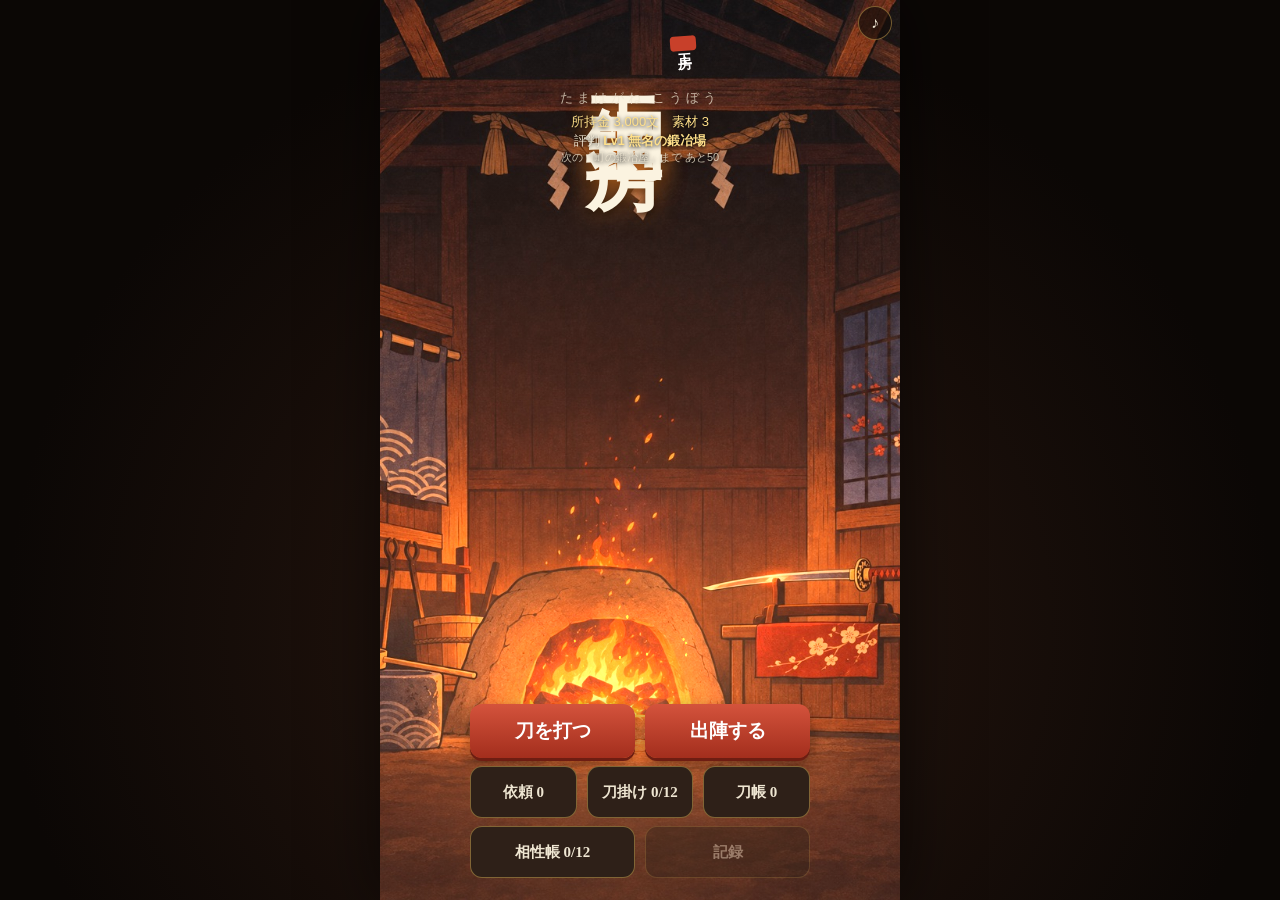
==== index.html @ 57a78d2e "Pages: 202611171517-76674da（#50 街並みのドット絵） Co-Authored-By: Claude Opus 5.5 <noreply@anthropic.com>" ====
<!doctype html>
<html lang="ja">
<head>
<meta charset="utf-8">
<meta name="viewport" content="width=device-width,initial-scale=1,viewport-fit=cover,user-scalable=no">
<title>玉鋼工房</title>
<meta name="description" content="刀を打つゲーム。素材を組み合わせ、熱して、叩いて、焼き入れして、研いで仕上げる。">
<meta name="theme-color" content="#140d0a">
<link rel="stylesheet" href="style.css">
<link rel="manifest" href="manifest.webmanifest">
<link rel="apple-touch-icon" href="apple-touch-icon.png">
<link rel="icon" href="icon-192.png">
<meta name="robots" content="noindex">
<meta name="apple-mobile-web-app-capable" content="yes">
<meta name="mobile-web-app-capable" content="yes">
<meta name="apple-mobile-web-app-status-bar-style" content="black-translucent">
<meta name="apple-mobile-web-app-title" content="玉鋼工房">
<meta name="tamahagane-build" content="202611171517-76674da">
</head>
<body>
<div id="app" data-mode="title">
 <header id="bar"><div id="steps"></div><div id="meter" hidden><i></i><span></span></div></header>
 <button id="sound" aria-label="音のオン・オフ">♪</button>
 <main id="stage"><canvas id="cv"></canvas><div id="panel"></div><div id="pop"></div></main>
 <section id="talk"><div id="face"></div><p id="line"></p></section>
 <nav id="controls"></nav>
</div>
<noscript>このゲームは JavaScript を使います。</noscript>
<script type="module" src="js/main.js"></script>
<script>if("serviceWorker"in navigator)addEventListener("load",()=>navigator.serviceWorker.register("sw.js").catch(()=>{}));</script>
</body>
</html>
---- style.css ----
:root{--sumi:#1b1512;--night:#0e0907;--paper:#efe6d2;--paper2:#d9cbb0;--shu:#c8402a;--gold:#d4aa52;--wood:#2e2018;
 --mincho:"Hiragino Mincho ProN","Hiragino Mincho Pro","Yu Mincho","YuMincho","Noto Serif JP","Noto Serif CJK JP",serif;
 --gothic:"Hiragino Maru Gothic ProN","Hiragino Sans","Yu Gothic","YuGothic","Noto Sans JP","Noto Sans CJK JP",sans-serif;
 --safe-b:env(safe-area-inset-bottom,0px);--safe-t:env(safe-area-inset-top,0px);color-scheme:dark}
*{box-sizing:border-box;-webkit-tap-highlight-color:transparent}
html,body{margin:0;height:100%;background:#0b0705;color:var(--paper);font-family:var(--gothic);overflow:hidden;overscroll-behavior:none}
body{background:radial-gradient(ellipse at 50% 70%,#2a1810 0%,#0b0705 70%)}
button{font:inherit;color:inherit}
#app{position:relative;width:min(100vw,520px);height:100vh;height:100dvh;margin:0 auto;display:flex;flex-direction:column;overflow:hidden;background:var(--night);
 user-select:none;-webkit-user-select:none;-webkit-touch-callout:none;box-shadow:0 0 60px rgba(0,0,0,.6)}

/* header: the steps of the forging */
#bar{flex:none;padding:calc(8px + var(--safe-t)) 48px 6px 12px;background:linear-gradient(#1a110d,#140d0a);border-bottom:1px solid rgba(212,170,82,.25)}
#steps{display:flex;align-items:center;gap:4px;font-size:13px;white-space:nowrap;overflow:hidden}
#steps span{padding:3px 6px;border-radius:6px;color:rgba(239,230,210,.45)}
#steps span.done{color:rgba(212,170,82,.8)}
#steps span.now{color:#fff;background:var(--shu);font-weight:700}
#steps i{font-style:normal;color:rgba(239,230,210,.3);font-size:11px}
#meter{position:relative;height:16px;margin-top:6px;border-radius:8px;background:rgba(0,0,0,.5);overflow:hidden}
#meter i{position:absolute;inset:0 auto 0 0;background:linear-gradient(90deg,#9a6b25,var(--gold));transition:width .15s}
#meter span{position:relative;display:block;text-align:center;font-size:11px;line-height:16px;color:#fff;text-shadow:0 1px 2px #000}
#sound{position:absolute;z-index:5;top:calc(6px + var(--safe-t));right:8px;width:34px;height:34px;border-radius:50%;border:1px solid rgba(212,170,82,.5);background:rgba(20,13,10,.7);font-size:16px;cursor:pointer}
#sound.off{opacity:.45;text-decoration:line-through}

/* stage */
#stage{position:relative;flex:1 1 auto;min-height:0;touch-action:none}
#stage.fade{animation:fade .35s ease-out}
@keyframes fade{from{opacity:0}to{opacity:1}}
#cv{position:absolute;inset:0;width:100%;height:100%;display:block}
#panel{position:absolute;inset:0;pointer-events:none}
#panel>*{pointer-events:auto}
#pop{position:absolute;left:0;right:0;top:20%;text-align:center;font-family:var(--mincho);font-weight:800;font-size:36px;pointer-events:none;opacity:0;text-shadow:0 2px 8px rgba(0,0,0,.9)}
#pop.show{animation:pop 1.1s ease-out forwards}
@keyframes pop{0%{opacity:0;transform:scale(.6)}15%{opacity:1;transform:scale(1.12)}30%{transform:scale(1)}75%{opacity:1}100%{opacity:0;transform:translateY(-14px)}}
#pop.g-best{color:#ffe08a;text-shadow:0 0 18px rgba(255,190,60,.9),0 2px 6px #000;font-size:42px}
#pop.g-good{color:#fff}
#pop.g-weak{color:#f3c9a2}
#pop.g-miss,#pop.g-bad,#pop.g-burn,#pop.g-crack{color:#ff8c7a}
#pop.g-info{color:var(--paper);font-size:30px}

/* 親方 */
#talk{flex:none;display:flex;gap:10px;align-items:center;padding:8px 12px;background:linear-gradient(#efe6d2,#e3d6bb);color:#2a1d16;border-top:3px solid var(--shu);height:84px;overflow:hidden}
#face{flex:none;width:46px;height:46px;border-radius:50%;overflow:hidden;box-shadow:0 0 0 2px #2a1d16}
#face svg,#face img{width:100%;height:100%;display:block;object-fit:cover}
#line{margin:0;font-size:14.5px;line-height:1.5}
#line b{color:#a8301f}

/* buttons */
#controls{flex:none;display:flex;gap:10px;padding:10px 14px calc(10px + var(--safe-b));background:#140d0a}
#controls:empty{display:none}
#app[data-mode=forge] #controls:empty{display:flex;min-height:calc(72px + var(--safe-b))}
#app[data-mode=forge] #meter[hidden]{display:block;visibility:hidden}
.btn{flex:1;min-height:52px;padding:8px 14px;border-radius:12px;border:1px solid rgba(212,170,82,.5);background:var(--wood);color:var(--paper);font-family:var(--mincho);font-size:17px;font-weight:700;cursor:pointer;touch-action:manipulation}
.btn.primary{border:none;background:linear-gradient(#d4533c,#a32e1d);color:#fff;box-shadow:0 3px 0 #6e1d12,0 6px 14px rgba(0,0,0,.4)}
.btn.primary:active,.btn.hold.on{transform:translateY(2px);box-shadow:0 1px 0 #6e1d12}
.btn.hold.on{background:linear-gradient(#ff7a3a,#d4402a)}
.btn:disabled{opacity:.4;cursor:default;box-shadow:none}
.btn.big{min-height:60px;font-size:21px}

/* modes */
#app[data-mode=title] #bar,#app[data-mode=title] #talk,#app[data-mode=result] #bar,#app[data-mode=result] #talk,#app[data-mode=records] #bar,#app[data-mode=records] #talk,#app[data-mode=zukan] #bar,#app[data-mode=zukan] #talk,#app[data-mode=shop] #bar,#app[data-mode=shop] #talk{display:none}
#app[data-mode=title] #controls,#app[data-mode=title] #controls{display:none}

/* title */
.title{position:absolute;inset:0;display:flex;flex-direction:column;align-items:center;padding:calc(7% + var(--safe-t)) 20px calc(22px + var(--safe-b))}
.title-name{display:flex;align-items:flex-start;gap:10px}
.title h1{margin:0;writing-mode:vertical-rl;font-family:var(--mincho);font-weight:800;font-size:clamp(48px,min(15vw,8.5vh),82px);letter-spacing:.14em;line-height:1;color:#fbf3e0;text-shadow:0 0 24px rgba(255,140,50,.55),0 3px 10px #000}
.seal{writing-mode:vertical-rl;margin-top:auto;padding:6px 4px;border-radius:4px;background:var(--shu);color:#fff;font-family:var(--mincho);font-weight:700;font-size:14px;letter-spacing:.1em;transform:rotate(-4deg)}
.title-sub{margin:10px 0 0;font-size:13px;letter-spacing:.3em;color:rgba(239,230,210,.75)}
.menu{margin-top:auto;width:100%;max-width:340px;display:flex;flex-direction:column;gap:12px}
.menu-row{display:flex;gap:10px}.menu-row .btn{font-size:15px;padding:8px 6px}

/* materials */
.mats-screen{position:absolute;inset:0;display:flex;flex-direction:column;gap:10px;padding:10px 12px}
.slots{display:flex;align-items:center;gap:8px}
.slot{flex:1;display:flex;flex-direction:column;align-items:center;gap:2px;padding:8px 6px;border-radius:12px;border:2px solid rgba(239,230,210,.25);background:rgba(20,13,10,.75);cursor:pointer}
.slot small{font-size:12px;color:var(--gold)}
.slot b{font-family:var(--mincho);font-size:19px}
.slot em{font-style:normal;font-size:11px;color:rgba(239,230,210,.6)}
.slot.active{border-color:var(--shu);box-shadow:0 0 0 3px rgba(200,64,42,.35)}
.mats{display:grid;grid-template-columns:repeat(3,1fr);gap:6px;overflow-y:auto;min-height:0;flex:1 1 auto;align-content:start;touch-action:pan-y}
.mat{display:flex;gap:6px;align-items:center;text-align:left;padding:6px;border-radius:10px;border:2px solid rgba(239,230,210,.18);background:rgba(239,230,210,.08);cursor:pointer;min-width:0}
.mat svg,.mat-img{flex:none;margin-top:2px}
.mat-img{object-fit:contain}
.mat-text{display:flex;flex-direction:column;min-width:0;gap:2px}
.mat b{font-family:var(--mincho);font-size:16px}
.mat small{font-size:11px;line-height:1.35;color:rgba(239,230,210,.75)}

/* result */
.result{position:absolute;inset:0;display:flex;flex-direction:column;align-items:center;justify-content:center;gap:6px;padding:8px 16px 10px;text-align:center}
.sword-space{flex:0 0 clamp(70px,17%,130px);width:100%}
.stars{font-size:22px;letter-spacing:2px;color:var(--gold);text-shadow:0 0 10px rgba(255,190,60,.5)}
.stars span{margin-left:10px;font-family:var(--mincho);font-size:16px;letter-spacing:0;color:var(--paper);vertical-align:3px}
.stars.s5{font-size:26px;color:#ffe08a}
.mei{margin:0;font-family:var(--mincho);font-weight:800;font-size:clamp(30px,9vw,42px);letter-spacing:.08em;color:#fff8e6;text-shadow:0 2px 10px #000}
.tags{margin:0;font-size:12.5px;color:rgba(239,230,210,.8)}
.tags .bad,.records .bad{color:#ff8c7a}
.stats{width:100%;max-width:340px;display:flex;flex-direction:column;gap:5px;margin-top:2px}
.stats div{display:flex;align-items:center;gap:8px;font-size:13px}
.stats small{flex:0 0 48px;text-align:right;font-size:12.5px;color:rgba(239,230,210,.85)}
.stats i{flex:1;height:10px;border-radius:5px;background:rgba(0,0,0,.5);overflow:hidden}
.stats i b{display:block;height:100%;background:linear-gradient(90deg,#9a6b25,var(--gold),#fff1c2)}
.stats em{flex:0 0 28px;font-style:normal;text-align:left;font-weight:700}
.price{margin:2px 0 0;font-family:var(--mincho);font-size:17px}
.price b{font-size:26px;color:#ffe08a}
.chips{display:flex;flex-wrap:wrap;justify-content:center;gap:5px;max-width:380px}
.chips span{display:flex;flex-direction:column;padding:3px 8px;border-radius:8px;background:rgba(239,230,210,.1);font-size:12.5px;line-height:1.25}
.chips small{font-size:10px;color:var(--gold)}
.comment{margin:2px 0 0;font-size:13px;line-height:1.5;color:var(--paper2);max-width:380px}

/* records */
.records{position:absolute;inset:0;display:flex;flex-direction:column;padding:calc(12px + var(--safe-t)) 14px 6px}
.records h2{margin:0;font-family:var(--mincho);font-size:24px}
.records h2 small{font-size:15px;color:var(--gold)}
.rec-sum{margin:4px 0 8px;font-size:12.5px;color:rgba(239,230,210,.8)}
.rec-sum b{color:#ffe08a;font-size:15px}
.records ol{list-style:none;margin:0;padding:0;overflow-y:auto;flex:1;touch-action:pan-y;-webkit-overflow-scrolling:touch}
.records li{display:flex;align-items:center;gap:8px;padding:8px 4px;border-bottom:1px solid rgba(239,230,210,.12)}
.records .no{flex:0 0 26px;font-size:11px;color:rgba(239,230,210,.5);text-align:right}
.records .nm{flex:1;display:flex;flex-direction:column;min-width:0}
.records .nm b{font-family:var(--mincho);font-size:16px}
.records .nm small{font-size:11px;color:rgba(239,230,210,.6)}
.records .st{font-size:12px;color:var(--gold);letter-spacing:1px}
.records .pr{flex:0 0 72px;text-align:right;font-size:13px}

@media (min-height:760px){#talk{height:90px}#line{font-size:15.5px}.mat b{font-size:15.5px}.mat small{font-size:11px}}
@media (max-width:359px){#steps{font-size:12px}#steps span{padding:3px 4px}}

/* forms */
.forms-screen{position:absolute;inset:0;display:flex;flex-direction:column;padding:10px 12px;gap:8px}
.forms{flex:1;display:grid;grid-template-columns:repeat(3,1fr);grid-auto-rows:1fr;gap:8px;max-height:600px}
.form-card{display:flex;flex-direction:column;align-items:center;justify-content:center;gap:3px;padding:8px 6px;border-radius:12px;border:2px solid rgba(239,230,210,.18);background:rgba(239,230,210,.08);cursor:pointer;min-width:0}
.form-card img{width:100%;height:auto;aspect-ratio:4/1}
.form-card span{font-size:10.5px;line-height:1.35;color:rgba(239,230,210,.72);text-align:center}
.form-card b{font-family:var(--mincho);font-size:17px}
.form-card small{font-size:11px;color:var(--gold)}
.form-card.on{border-color:var(--shu)}
.era-line{margin:0;font-size:12.5px;text-align:center;color:rgba(239,230,210,.85)}
.era-line b{color:#ffe08a;font-weight:700}

/* overlays */
.overlay{position:absolute;inset:0;z-index:4;background:rgba(10,6,4,.78);display:flex;align-items:center;justify-content:center;padding:10px}
.sheet{width:100%;max-width:440px;max-height:100%;overflow:hidden;background:linear-gradient(#2a1d16,#1e1511);border:1px solid rgba(212,170,82,.45);border-radius:14px;padding:12px 14px;display:flex;flex-direction:column;gap:8px;touch-action:pan-y}
.sheet h3{margin:0;font-family:var(--mincho);font-size:22px;display:flex;align-items:baseline;gap:8px;flex-wrap:wrap}
.sheet h3 small{font-family:var(--gothic);font-size:12px;color:var(--gold);font-weight:400}
.samples{list-style:none;margin:0;padding:0;display:grid;grid-template-columns:1fr 1fr;gap:6px}
.samples li{display:flex;flex-direction:column;gap:1px;padding:6px;border-radius:8px;background:rgba(239,230,210,.07)}
.samples img{width:100%;height:auto}
.samples b{font-family:var(--mincho);font-size:15px}.samples b small{font-family:var(--gothic);font-size:10px;margin-left:4px;color:var(--gold);font-weight:400}
.samples span{font-size:11px;line-height:1.35;color:rgba(239,230,210,.8)}
.big-pic{width:100%;height:auto;background:radial-gradient(ellipse at 50% 50%,rgba(255,230,190,.18),transparent 70%);border-radius:8px}
.mtags,.mhamon,.mfound{margin:0;font-size:13px;line-height:1.55;color:rgba(239,230,210,.88)}
.mtags b,.mhamon b{color:#ffe08a}
.mfound{font-size:12px;color:var(--gold)}
.mhint{margin:0;padding-left:18px;font-size:13.5px;line-height:1.7}.mhint b{color:#ffe08a}

/* result additions */
.meito-badge{margin:0;font-family:var(--mincho);font-size:15px;color:#ffe08a;letter-spacing:.1em}
.meito-badge b{display:inline-block;margin-right:8px;padding:0 6px;border-radius:4px;background:var(--shu);color:#fff;font-family:var(--gothic);font-size:12px;letter-spacing:0}
.mei small{display:block;font-family:var(--gothic);font-size:12px;font-weight:400;letter-spacing:.2em;color:rgba(239,230,210,.7)}
.tags .des{color:#ffe08a}
.desc,.hint{margin:0;max-width:380px;font-size:13px;line-height:1.55;color:var(--paper2)}
.hint{color:#f3c9a2}
.stars em{margin-left:10px;font-style:normal;font-family:var(--gothic);font-size:12px;letter-spacing:0;color:var(--paper);vertical-align:3px}

/* 刀帳 */
.zukan{position:absolute;inset:0;display:flex;flex-direction:column;gap:6px;padding:calc(12px + var(--safe-t)) 12px 6px}
.zukan h2{margin:0;font-family:var(--mincho);font-size:24px}.zukan h2 small{font-size:15px;color:var(--gold)}
.filters{display:flex;gap:6px;overflow-x:auto;padding-bottom:2px;touch-action:pan-x;scrollbar-width:none}
.chip-btn{flex:none;padding:5px 10px;border-radius:999px;border:1px solid rgba(212,170,82,.45);background:rgba(239,230,210,.06);font-size:13px;cursor:pointer}
.chip-btn.on{background:var(--shu);border-color:var(--shu);color:#fff}
.zukan-sum{margin:0;font-size:12px;color:rgba(239,230,210,.75)}
.zgrid{list-style:none;margin:0;padding:0;flex:1;overflow-y:auto;display:grid;grid-template-columns:1fr 1fr;gap:6px;align-content:start;touch-action:pan-y}
.zcell{width:100%;display:flex;flex-direction:column;align-items:flex-start;gap:1px;padding:6px 8px;border-radius:10px;border:1px solid rgba(239,230,210,.12);background:rgba(239,230,210,.05);text-align:left;cursor:pointer}
.zcell.got{border-color:rgba(212,170,82,.55);background:rgba(212,170,82,.1)}
.zpic{display:block;width:100%;aspect-ratio:140/30}.zpic img{width:100%;height:100%;display:block}
.zcell b{font-family:var(--mincho);font-size:14px;line-height:1.3}
.zcell small{font-size:10.5px;color:rgba(239,230,210,.6)}
.zcell:not(.got) .zpic{opacity:.35;filter:grayscale(1)}
.sheet-body{flex:1 1 auto;min-height:0;overflow-y:auto;display:flex;flex-direction:column;gap:8px;touch-action:pan-y}
.sheet>.btn{flex:none}
@media (max-height:700px){.form-card span{display:none}.samples{gap:4px}.samples li{padding:4px}.samples span{font-size:10.5px}.sheet{padding:10px 12px;gap:6px}.sheet h3{font-size:19px}}
.btn{white-space:nowrap}
@media (max-width:400px){#controls .btn{font-size:15.5px;padding:8px 8px}#controls{gap:8px}}

/* materials (#7) */
.mats-screen{gap:7px}
.structs{display:flex;gap:6px}.structs .chip-btn{flex:1;padding:6px 2px;font-family:var(--mincho);font-weight:700;font-size:14px;white-space:nowrap}
@media (max-width:400px){.structs .chip-btn{font-size:12.5px;letter-spacing:-.02em}}
.slots .slot{padding:6px 4px}.slots .slot b{font-size:16px}.slots .slot em{font-size:10px;line-height:1.2}
.mat b{display:flex;align-items:center;gap:3px;font-size:14.5px;white-space:nowrap}
.mat b i{font-style:normal;font-family:var(--gothic);font-size:10px;padding:0 4px;border-radius:4px;background:var(--shu);color:#fff}
.mat small{font-size:10px;white-space:nowrap}
.mat.picked{border-color:var(--shu);background:rgba(200,64,42,.16)}
.cost-line{margin:0;font-size:13px;text-align:center;color:rgba(239,230,210,.85)}.cost-line b{color:#ffe08a;font-size:15px}
.cost-line.short b:first-child{color:#ff8c7a}
.title-money{margin:6px 0 0;font-size:13px;color:#ffe08a;text-shadow:0 1px 4px #000}
.price small{display:block;font-family:var(--gothic);font-size:11.5px;color:rgba(239,230,210,.75)}
.mat{position:relative;padding:12px 5px 5px}
.mat .era-tag{position:absolute;top:2px;right:5px;font-style:normal;font-size:9.5px;line-height:1;color:var(--gold)}
.mat .era-tag.none{color:rgba(239,230,210,.45)}
.mat-text{overflow:hidden}
@media (max-height:700px){.slots .slot em{display:none}.mats-screen{gap:6px;padding:8px 12px}}

/* ranks (#9) */
.grade{display:inline-flex;align-items:baseline;gap:5px;padding:2px 8px;border-radius:8px;background:rgba(0,0,0,.35);border:1px solid var(--gc,#8a7a6a);color:var(--gc,#ccc);font-family:var(--mincho);font-weight:700;font-size:12.5px;white-space:nowrap}
.grade b{font-family:var(--gothic);font-size:15px;letter-spacing:.02em}
.grade.big{padding:4px 12px;font-size:17px}.grade.big b{font-size:28px}
.g-E{--gc:#9a8f86}.g-D{--gc:#b7c0c8}.g-C{--gc:#8fd0a0}.g-B{--gc:#7fb8ff}.g-A{--gc:#c79bff}.g-S{--gc:#ff8a6a}.g-SS{--gc:#ffd56a;box-shadow:0 0 14px rgba(255,200,90,.45)}
.mrank{display:inline-block;padding:0 6px;border-radius:5px;border:1px solid var(--c);color:var(--c);font-size:10.5px;font-weight:700;line-height:1.5;vertical-align:1px}
.grade-row{display:flex;align-items:center;gap:8px;flex-wrap:wrap;justify-content:center}
.grade-row em{font-style:normal;font-size:12px;color:var(--paper)}
.grade-row .mrank{font-size:13px;padding:1px 8px}
.title-rank{margin:2px 0 0;font-size:12.5px;color:var(--paper);text-align:center;text-shadow:0 1px 4px #000}
.title-rank b{color:#ffe08a}.title-rank small{display:block;font-size:11px;color:rgba(239,230,210,.8)}
.locked{opacity:.5}
.form-card{position:relative}.form-card .lock{position:absolute;top:4px;right:6px;font-style:normal;font-size:10px;color:#ffe08a}
.chip-btn[style*="--c"]{border-color:var(--c)}.chip-btn[style*="--c"].on{background:var(--c);color:#1b1512}
.rankup{align-items:center;text-align:center}.rankup h3{justify-content:center;font-size:30px;color:#ffe08a}
.rankup-head{margin:0;font-family:var(--mincho);font-size:16px;color:var(--paper)}
.records .grade{flex:none}

/* おまかせ (#11) */
.auto-forge{position:absolute;inset:0;display:flex;flex-direction:column;align-items:center;justify-content:center;gap:8px;text-align:center}
.auto-forge p{margin:0;font-family:var(--mincho);font-size:22px;color:#fff;text-shadow:0 2px 8px #000}
.auto-forge small{font-size:12.5px;color:#ffe08a}
.auto-forge i{width:60%;height:8px;border-radius:4px;background:rgba(0,0,0,.5);overflow:hidden}
.auto-forge i b{display:block;height:100%;background:linear-gradient(90deg,#9a6b25,var(--gold));animation:fill 1.1s linear forwards}
@keyframes fill{from{width:0}to{width:100%}}

/* 店 (#12) */
.shop{position:absolute;inset:0;display:flex;flex-direction:column;gap:6px;padding:calc(10px + var(--safe-t)) 12px 6px}
.shop-head{display:flex;align-items:baseline;gap:10px;padding-right:40px}.shop-head b{font-family:var(--mincho);font-size:20px;color:#ffe08a}.shop-head small{font-size:12px;color:rgba(239,230,210,.75)}
.tabs .chip-btn{flex:1;font-family:var(--mincho);font-weight:700;font-size:15px}
.shop-body{flex:1;min-height:0;overflow-y:auto;touch-action:pan-y}
.btn.small{min-height:40px;font-size:14px;padding:6px 8px}
.row,.row4{display:flex;gap:6px;align-items:center;margin-top:6px}.row4{flex-wrap:wrap}.row4 .btn{flex:1 1 40%}
.reqs,.kura,.bidders{list-style:none;margin:0;padding:0;display:flex;flex-direction:column;gap:7px}
.req{padding:9px 10px;border-radius:12px;border:1px solid rgba(239,230,210,.18);background:rgba(20,13,10,.72)}
.req.fit{border-color:var(--gold);box-shadow:0 0 0 2px rgba(212,170,82,.25)}
.req p{margin:0 0 3px}.req .who{font-size:12px;color:rgba(239,230,210,.8)}.req .who b{color:var(--paper)}
.req .what{font-family:var(--mincho);font-size:16px;line-height:1.45}.req .reward{font-size:13px}.req .reward b{color:#ffe08a}
.sw{display:flex;flex-direction:column;gap:1px;text-align:left}.sw b{font-family:var(--mincho);font-size:15px}.sw small{font-size:11px;color:rgba(239,230,210,.75);display:flex;gap:4px;align-items:center;flex-wrap:wrap}.sw small .grade{font-size:10.5px;padding:0 5px}.sw small .grade b{font-size:12px}.sw em{font-style:normal;font-size:12px;color:#ffe08a}
.kura-row{width:100%;padding:8px 10px;border-radius:10px;border:1px solid rgba(239,230,210,.14);background:rgba(20,13,10,.65);cursor:pointer}
.kura-row.on{border-color:var(--shu)}
.kura .empty{padding:20px 8px;text-align:center;color:rgba(239,230,210,.6);font-size:13px}
.req-hit{display:inline-block;margin-left:6px;padding:0 6px;border-radius:4px;background:var(--gold);color:#1b1512;font-style:normal;font-size:10.5px;font-weight:700}
.mise,.seri{display:flex;flex-direction:column;gap:8px;padding:6px 2px}
.mise-note{margin:0;font-size:12.5px;line-height:1.55;color:rgba(239,230,210,.8)}
.mise p{margin:0}.who.big{font-size:16px}.who.big b{font-family:var(--mincho);font-size:19px}
.say{font-family:var(--mincho);font-size:17px;line-height:1.5;padding:8px 10px;border-radius:10px;background:rgba(239,230,210,.1)}
.say.happy{color:#b9f0b0}.say.angry,.say.far{color:#ff9f8a}.say.close{color:#ffe08a}
.patience{font-size:13px;color:#ffb38a;letter-spacing:2px}
.deal{font-family:var(--mincho);font-size:17px}.deal b{color:#ffe08a;font-size:22px}
.seri .kura.pick{max-height:none}
.lbl{font-size:12.5px;color:rgba(239,230,210,.8)}
.bid{margin:0;text-align:center;font-family:var(--mincho);font-weight:800;font-size:38px;color:#ffe08a;text-shadow:0 0 14px rgba(255,190,60,.5)}.bid small{font-size:16px}
.bidders li{display:flex;justify-content:space-between;padding:6px 10px;border-radius:8px;background:rgba(20,13,10,.6);font-size:14px}
.bidders li.out{opacity:.4;text-decoration:line-through}.bidders li.lead{border:1px solid var(--gold)}.bidders b{color:#ffe08a}
.voucher{margin-left:4px;padding:0 4px;border-radius:4px;background:#3d7a4a;color:#fff;font-style:normal;font-size:9.5px}
.price em.req-hit{margin-left:6px}

/* 名声と持ち主の旅 (#15) */
.fame{display:flex;align-items:center;gap:6px;font-size:12px;color:rgba(239,230,210,.85);position:relative}
.fame-lv{flex:none;padding:1px 6px;border-radius:5px;background:var(--gold);color:#1b1512;font-weight:800;font-size:11px}
.fame>b{flex:none;font-family:var(--mincho);font-size:14px;color:#ffe08a}
.fame>i{flex:1;min-width:30px;height:7px;border-radius:4px;background:rgba(0,0,0,.5);overflow:hidden}
.fame>i b{display:block;height:100%;background:linear-gradient(90deg,#9a6b25,var(--gold))}
.fame small{flex:none;font-size:11px}
.fame-delta{position:absolute;right:0;top:-14px;font-style:normal;font-weight:800;font-size:14px;animation:rise 1.4s ease-out forwards}
.fame-delta.up{color:#b9f0b0}.fame-delta.down{color:#ff9f8a}
@keyframes rise{from{opacity:1;transform:translateY(6px)}to{opacity:0;transform:translateY(-10px)}}
.stars{color:#ffd56a;letter-spacing:-1px;font-size:.95em}.stars i{font-style:normal;color:rgba(239,230,210,.25)}
.who small{margin-left:6px;font-size:11px;color:rgba(239,230,210,.75)}.who small.real{padding:0 5px;border-radius:4px;background:#8a2a1f;color:#fff;font-weight:700}
.who{margin:0;display:flex;flex-wrap:wrap;align-items:baseline;gap:2px 4px}
.trip{margin:4px 0;padding:6px 8px;border-radius:9px;background:rgba(0,0,0,.32);border:1px dashed rgba(212,170,82,.35);display:flex;flex-direction:column;gap:2px}
.trip p{margin:0;font-size:12px;line-height:1.5}.trip b{font-family:var(--mincho);font-size:14px;color:var(--paper);margin-right:4px}
.trip .tx{color:rgba(239,230,210,.75);font-size:11.5px}
.trip .eb{margin-left:6px;padding:0 5px;border-radius:4px;border:1px solid rgba(239,230,210,.4);font-size:10.5px}
.pros{display:flex;align-items:center;flex-wrap:wrap;gap:4px 6px;font-size:12px}
.pros b{font-family:var(--mincho);font-size:14px}.pros small{font-size:11px;color:rgba(239,230,210,.75)}
.p-とても高い,.p-高い{color:#b9f0b0}.p-ふつう{color:#ffe08a}.p-低い{color:#ffb38a}.p-あぶない{color:#ff8a7a}
.pbar{display:flex;flex:1;min-width:70px;max-width:160px;height:7px;border-radius:4px;overflow:hidden;background:rgba(0,0,0,.4)}
.pbar i{display:block;height:100%}.pbar .great{background:#ffd56a}.pbar .good{background:#7fcf7a}.pbar .hard{background:#8a8f99}.pbar .broke{background:#d0503c}
.sw em .st{font-style:normal;margin-left:6px;color:rgba(239,230,210,.7);font-size:11px}
.sw .pros{margin-top:2px}
.req.named{border-color:#c0503c;box-shadow:0 0 0 2px rgba(192,80,60,.25)}
.regs{list-style:none;margin:0;padding:0;display:flex;flex-direction:column;gap:7px}
.reg{padding:8px 10px;border-radius:12px;border:1px solid rgba(239,230,210,.18);background:rgba(20,13,10,.72);display:flex;flex-direction:column;gap:3px}
.reg.away{border-color:rgba(212,170,82,.5)}
.reg p{margin:0;font-size:12px;line-height:1.5}.reg .who b{font-family:var(--mincho);font-size:15px}
.reg .status{color:var(--paper)}.reg .hold{color:rgba(239,230,210,.75)}.reg .story{color:rgba(239,230,210,.75);font-size:11.5px}
.o-great{color:#ffd56a}.o-good{color:#b9f0b0}.o-hard{color:#c9cdd4}.o-broke{color:#ff8a7a}
.letter{align-items:center;text-align:center}
.letter .who{justify-content:center}.letter .trip-t{margin:0;font-family:var(--mincho);font-size:15px}
.letter .say{text-align:left;font-size:15px}
.letter .outcome{justify-content:center;font-size:34px;margin:0}
.letter.o-great .outcome{color:#ffd56a;text-shadow:0 0 16px rgba(255,190,60,.6)}.letter.o-good .outcome{color:#b9f0b0}.letter.o-hard .outcome{color:#c9cdd4}.letter.o-broke .outcome{color:#ff8a7a}
.mtags b.bad{color:#ff8a7a}
.fame-news{margin:0;padding:0;list-style:none;font-size:13px;line-height:1.7;color:var(--paper)}
.give .trip{text-align:left}
.deal small{display:block;font-family:var(--gothic);font-size:12px;color:rgba(239,230,210,.8);margin-top:2px}
@media (max-width:380px){.tabs .chip-btn{font-size:13px;padding-left:2px;padding-right:2px}}

/* 注文パズル (#17) */
.board .board-title{margin:2px 0 0;font-family:var(--mincho);font-size:16px;color:var(--paper)}.board .board-title small{font-family:var(--gothic);font-size:11px;color:rgba(239,230,210,.7);margin-left:6px}
.orders{list-style:none;margin:0;padding:0;display:flex;flex-direction:column;gap:7px;flex:1;min-height:0;overflow-y:auto;touch-action:pan-y}
.order{width:100%;text-align:left;padding:9px 10px;border-radius:12px;border:1px solid rgba(239,230,210,.2);background:rgba(20,13,10,.78);display:flex;flex-direction:column;gap:4px;cursor:pointer;color:var(--paper)}
.order:active{transform:translateY(1px)}
.order.named{border-color:#c0503c;box-shadow:0 0 0 2px rgba(192,80,60,.25)}
.o-who{display:flex;align-items:baseline;flex-wrap:wrap;gap:2px 6px;font-size:12px}.o-who b{font-family:var(--mincho);font-size:16px}
.o-who small{font-size:11px;color:rgba(239,230,210,.75)}.o-who small.real{padding:0 5px;border-radius:4px;background:#8a2a1f;color:#fff;font-weight:700}
.o-diff{margin-left:auto}
.o-meito{font-family:var(--mincho);font-size:15px;color:#ffd0c4}
.o-what{display:flex;flex-wrap:wrap;align-items:center;gap:4px}.o-what b{font-family:var(--mincho);font-size:15px;margin-right:2px}
.cond{font-style:normal;font-size:12px;padding:1px 7px;border-radius:999px;background:rgba(212,170,82,.16);border:1px solid rgba(212,170,82,.45);color:#ffe8b0}
.cond.c-hamon{background:rgba(127,184,255,.14);border-color:rgba(127,184,255,.5);color:#cfe4ff}
.cond.c-era,.cond.c-mats{background:rgba(199,155,255,.14);border-color:rgba(199,155,255,.5);color:#ead9ff}
.o-foot{display:flex;justify-content:space-between;align-items:baseline;gap:6px;flex-wrap:wrap}.o-foot em{font-style:normal;color:#ffe08a;font-size:13px;font-weight:700}.o-foot small{font-size:11px;color:rgba(239,230,210,.7)}
.board-links{display:flex;gap:6px;flex:none}.board-links .chip-btn{flex:1;font-size:12.5px;padding-left:4px;padding-right:4px}
.ostrip{padding:6px 9px;border-radius:10px;background:rgba(20,13,10,.75);border:1px solid rgba(212,170,82,.4)}
.ostrip.named{border-color:#c0503c}.ostrip p{margin:0;font-size:12px;display:flex;align-items:baseline;flex-wrap:wrap;gap:4px}.ostrip p b{font-family:var(--mincho);font-size:14px}.ostrip .stars{margin-left:auto}
.statpv{display:flex;flex-direction:column;gap:3px}
.statpv div{display:grid;grid-template-columns:52px 1fr 54px;align-items:center;gap:6px;font-size:11.5px}
.statpv i{position:relative;height:8px;border-radius:4px;background:rgba(0,0,0,.5);overflow:visible}
.statpv i b{position:absolute;left:0;top:0;bottom:0;border-radius:4px;background:var(--gold);z-index:1}
.statpv i u{position:absolute;left:0;top:0;bottom:0;border-radius:4px;background:rgba(212,170,82,.3)}
.statpv i s{position:absolute;top:-3px;bottom:-3px;width:2px;background:#fff;z-index:2}
.statpv em{font-style:normal;text-align:right}
.statpv .ok em{color:#b9f0b0}.statpv .maybe em{color:#ffe08a}.statpv .no em{color:#ff9f8a}
.era-line .syn{color:#b9f0b0}
.verdict{width:100%;padding:7px 10px;border-radius:10px;background:rgba(20,13,10,.72);border:1px solid rgba(239,230,210,.2)}
.verdict.s3{border-color:#ffd56a;box-shadow:0 0 0 2px rgba(255,213,106,.25)}.verdict.s0{border-color:#c0503c}
.verdict p{margin:0}.v-head{font-size:13px;display:flex;align-items:baseline;gap:6px;flex-wrap:wrap}.v-head b{font-family:var(--mincho);font-size:17px;color:#ffe08a}.v-head small{margin-left:auto;font-size:11.5px;color:rgba(239,230,210,.8)}
.v-conds{list-style:none;margin:3px 0;padding:0;display:flex;flex-wrap:wrap;gap:3px 10px;font-size:12px}.v-conds .ok{color:#b9f0b0}.v-conds .ng{color:#ff9f8a}
.v-pay{font-size:13px}.v-pay b{color:#ffe08a}
.syn-new{margin:0;font-size:13px;color:#b9f0b0;text-align:center}.syn-new b{color:#d9ffd2}
.depart{margin:0;font-size:12px;line-height:1.5;color:rgba(239,230,210,.85);text-align:center}
.reg.unknown{opacity:.75;border-style:dashed}
.records .regs{flex:1;min-height:0;overflow-y:auto;touch-action:pan-y;margin-top:8px;padding-bottom:6px}
.records .regs li.reg{display:flex;flex-direction:column;align-items:stretch;gap:3px;padding:8px 10px;border-bottom:1px solid rgba(239,230,210,.18)}
.records .regs li.empty{display:block;border:none;font-size:13px;line-height:1.6;color:rgba(239,230,210,.8)}
.records .rec-sum{flex:none}
.o-wrap{position:relative}
.o-skip{position:absolute;top:7px;right:8px;z-index:2;padding:3px 9px;border-radius:999px;border:1px solid rgba(239,230,210,.3);background:rgba(0,0,0,.45);color:rgba(239,230,210,.8);font-size:11px;cursor:pointer}
.order .o-who{padding-right:64px}

/* 出陣・刀掛け・依頼 (#19) */
.menu{gap:8px}.menu-row.two .btn.big{flex:1;min-height:54px;font-size:19px}.menu-row .btn{flex:1}
@media (max-height:700px){.title h1{font-size:clamp(40px,min(13vw,7vh),70px)}.menu-row.two .btn.big{min-height:48px;font-size:17px}.menu-row .btn{min-height:40px;font-size:14px}}
.pips{color:#ffd56a;letter-spacing:1px;font-size:11px}.pips i{font-style:normal;color:rgba(239,230,210,.22)}
.cst{display:inline-flex;gap:5px;font-style:normal}.cst i{font-style:normal;color:rgba(239,230,210,.8)}.cst i.hit{color:#ffe08a;font-weight:800}
.sw em{display:flex;gap:8px;align-items:center;flex-wrap:wrap}
.dur-pv{margin:2px 0 0;font-size:11.5px;color:rgba(239,230,210,.85)}
.dur-line,.fit-line{margin:0;font-size:12.5px;text-align:center;color:rgba(239,230,210,.85)}.fit-line{color:#b9f0b0}
.form-card .lock.asked{background:#8a2a1f;color:#fff}
.form-card small{font-size:10.5px;color:var(--gold)}
.places{display:flex;flex-direction:column;gap:6px;flex:none}
.place{text-align:left;padding:7px 10px;border-radius:10px;border:1px solid rgba(239,230,210,.2);background:rgba(20,13,10,.75);color:var(--paper);display:flex;flex-direction:column;gap:1px;cursor:pointer}
.place.on{border-color:var(--shu);box-shadow:0 0 0 2px rgba(192,80,60,.3)}.place.locked{opacity:.5}
.place b{font-family:var(--mincho);font-size:15px}.place small{font-size:11px;color:rgba(239,230,210,.75)}.place em{font-style:normal;font-size:11px;color:#ffe08a}
.prep .kura.pick{flex:1;min-height:0;overflow-y:auto}
.dive .shop-head small b.depth{font-size:18px;color:#ffe08a}
.foe{display:flex;gap:10px;align-items:center;padding:10px;border-radius:12px;background:rgba(20,13,10,.8);border:1px solid rgba(239,230,210,.2)}
.foe.boss{border-color:#c0503c;box-shadow:0 0 0 2px rgba(192,80,60,.3)}.foe.down{opacity:.55}
.foe-face{font-size:54px;line-height:1;flex:none}
.foe-body{flex:1;display:flex;flex-direction:column;gap:3px;min-width:0}
.foe-body p{margin:0}.foe-name{font-family:var(--mincho);font-size:18px}.foe-name small{margin-left:6px;font-family:var(--gothic);font-size:11px;padding:0 6px;border-radius:999px;border:1px solid rgba(239,230,210,.4)}.foe-name em{margin-left:6px;font-style:normal;font-size:11px;color:#fff;background:#8a2a1f;padding:0 6px;border-radius:4px}
.foe-weak{font-size:12.5px}.foe-weak b{color:#ffe08a}.foe-weak small{display:block;font-size:11px;color:rgba(239,230,210,.75)}
.foe .hp{display:block;height:9px;border-radius:5px;background:rgba(0,0,0,.5);overflow:hidden}.foe .hp b{display:block;height:100%;background:linear-gradient(90deg,#b8321f,#ff7a3a)}
.foe-body>small{font-size:10.5px;color:rgba(239,230,210,.7)}
.dive-log{margin:0;min-height:22px;font-size:14px;font-family:var(--mincho);text-align:center;color:var(--paper)}
.loot{padding:8px 10px;border-radius:10px;background:rgba(40,60,30,.55);border:1px solid rgba(185,240,176,.4);text-align:center}
.loot p{margin:0;font-size:14px}.loot b{color:#ffe08a}.loot small{font-size:11px;color:rgba(239,230,210,.8)}.loot.lost{background:rgba(80,20,15,.6);border-color:#c0503c}
.carry{display:flex;gap:6px;margin-top:auto}
.csw{flex:1;min-width:0;padding:8px 6px;border-radius:12px;border:1px solid rgba(239,230,210,.25);background:rgba(30,20,15,.9);color:var(--paper);display:flex;flex-direction:column;gap:3px;align-items:center;cursor:pointer}
.csw b{font-family:var(--mincho);font-size:13px;max-width:100%;overflow:hidden;text-overflow:ellipsis;white-space:nowrap}
.csw .cst{font-size:11px;gap:3px}.csw.good{border-color:#ffd56a;box-shadow:0 0 0 2px rgba(255,213,106,.25)}
.csw.broken{opacity:.4}.csw:disabled{cursor:default}
.csw:not(:disabled):active{transform:translateY(2px)}
.order{position:relative;cursor:default}
.o-meito small{display:block;font-family:var(--gothic);font-size:11px;color:rgba(239,230,210,.75)}
.o-cands{display:flex;flex-wrap:wrap;gap:5px}.o-cands .btn.small{min-height:34px;font-size:12px;flex:1 1 45%}
.fit-line .btn.small{min-height:30px;padding:3px 10px;font-size:12px;margin-left:4px}
.dive .foe{flex:1 1 auto;min-height:0;flex-direction:column;justify-content:center;text-align:center;padding:14px 12px}
.dive .foe-face{font-size:clamp(56px,16vh,120px)}
.dive .foe-body{align-items:center;width:100%}.dive .foe .hp{width:100%}
.dive .foe-name{font-size:21px}
/* #21 出陣の絵：出陣先の景色と敵の絵（オーナーの絵） */
.place{background-image:linear-gradient(90deg,rgba(20,13,10,.94) 30%,rgba(20,13,10,.55) 70%,rgba(20,13,10,.3)),var(--bg,none);background-size:auto,cover;background-position:0 0,center 58%}
.dive .foe{background:linear-gradient(180deg,rgba(20,13,10,0) 0%,rgba(20,13,10,0) 45%,rgba(20,13,10,.82) 72%);border-color:rgba(239,230,210,.12);gap:4px}
.foe-art{flex:1 1 auto;min-height:0;width:100%;max-height:min(56vh,480px);object-fit:contain;filter:drop-shadow(0 6px 14px rgba(0,0,0,.7))}
.foe.boss .foe-art{filter:drop-shadow(0 0 16px rgba(220,70,40,.75)) drop-shadow(0 6px 14px rgba(0,0,0,.7))}
.foe.hit .foe-art{animation:foe-hit .32s ease-out}
.foe.down .foe-art{animation:foe-down .5s ease-out forwards}
.dive .foe.down{opacity:1}.dive .foe.down .foe-body{opacity:.7}
@keyframes foe-hit{0%{transform:translateX(0);filter:brightness(2.2) drop-shadow(0 6px 14px rgba(0,0,0,.7))}25%{transform:translateX(-9px)}50%{transform:translateX(7px)}75%{transform:translateX(-4px)}100%{transform:none}}
@keyframes foe-down{from{transform:none;opacity:1}to{transform:translateY(10px) rotate(-5deg);opacity:.45;filter:grayscale(.85) brightness(.6)}}
@media (prefers-reduced-motion:reduce){.foe.hit .foe-art,.foe.down .foe-art{animation:none}.foe.down .foe-art{opacity:.45;filter:grayscale(.85)}}
/* #23 一撃：この刀ならひと太刀で倒せる */
.csw .ko{font-style:normal;font-size:11px;font-weight:700;line-height:1.5;color:#2a1a08;background:#ffd56a;padding:0 7px;border-radius:4px}
/* #25 形の癖・覚える形 */
.form-card .lean{display:block;font-style:normal;font-size:10.5px;color:#ffe08a}
.place .teach,.foe-body .teach{font-style:normal;font-size:11px;color:#b9f0b0}.foe-body p.teach{margin:0}
.loot .learn{margin:2px 0;font-size:14px;color:#ffe08a;font-weight:700}
.dur-pv small{font-size:11px;color:rgba(239,230,210,.75)}
/* #26 気と必殺技・二つ名・研ぎ直し */
.csw{display:flex;flex-direction:column;gap:5px;padding:6px;cursor:default}
.csw .cs-hit{all:unset;box-sizing:border-box;width:100%;display:flex;flex-direction:column;gap:3px;align-items:center;cursor:pointer;color:var(--paper);-webkit-tap-highlight-color:transparent}
.csw .cs-hit:disabled{cursor:default}.csw .cs-hit:not(:disabled):active{transform:translateY(2px)}
.csw .ki{font-size:11px;letter-spacing:1px;color:#8fd3ff}
.csw .nick{font-style:normal;font-size:10.5px;color:#ffb89a;border:1px solid rgba(255,184,154,.5);border-radius:4px;padding:0 5px}
.csw .cs-waza{min-height:30px;border-radius:8px;border:1px solid rgba(143,211,255,.35);background:rgba(20,30,45,.7);color:rgba(239,230,210,.5);font-family:var(--mincho);font-size:12px;padding:2px 4px;max-width:100%;overflow:hidden;text-overflow:ellipsis;white-space:nowrap}
.csw.ki-full{border-color:#8fd3ff;box-shadow:0 0 0 2px rgba(143,211,255,.35)}
.csw.ki-full .cs-waza{color:#fff;background:linear-gradient(180deg,#3a7bd5,#1f4f9a);border-color:#bfe6ff;animation:ki-glow 1.2s ease-in-out infinite;cursor:pointer}
@keyframes ki-glow{50%{box-shadow:0 0 12px rgba(143,211,255,.9)}}
.foe.waza .foe-art{animation:foe-waza .7s ease-out}
@keyframes foe-waza{0%{filter:brightness(3) drop-shadow(0 0 20px #bfe6ff)}15%{transform:translateX(-12px) scale(1.04)}30%{transform:translateX(10px)}45%{transform:translateX(-8px)}60%{transform:translateX(6px)}100%{transform:none}}
.foe.waza.down .foe-art{animation:foe-waza .7s ease-out,foe-down .5s ease-out .7s forwards}
.sw-x{display:flex;flex-wrap:wrap;gap:4px;margin-top:2px}
.sw-x .nick{font-style:normal;font-size:11px;color:#ffb89a;border:1px solid rgba(255,184,154,.5);border-radius:4px;padding:0 5px}
.sw-x .wz{font-style:normal;font-size:11px;color:#8fd3ff}
.wz-text{margin:4px 2px 0;font-size:12px;color:rgba(239,230,210,.85)}
.wz-line{margin:0;font-size:13px;text-align:center;color:#8fd3ff}.wz-line b{font-family:var(--mincho);font-size:15px;color:#fff}.wz-line small{display:block;font-size:11px;color:rgba(239,230,210,.75)}
@media (prefers-reduced-motion:reduce){.csw.ki-full .cs-waza,.foe.waza .foe-art{animation:none}}
/* #28 レア演出：名前を少しためてから、光とともに見せる */
.result .rare-banner{position:absolute;left:16px;right:16px;top:38%;margin:0;font-family:var(--mincho);font-weight:800;font-size:clamp(26px,8vw,40px);letter-spacing:.12em;color:var(--rare,#ffd56a);text-shadow:0 0 18px var(--rare,#ffd56a),0 2px 6px #000;pointer-events:none;opacity:0;transition:opacity .4s}
.result .rare-banner.rainbow{background:linear-gradient(90deg,#ff8a8a,#ffd56a,#9dff9d,#8fd3ff,#d79bff,#ff8a8a);background-size:200% 100%;-webkit-background-clip:text;background-clip:text;color:transparent;text-shadow:none;filter:drop-shadow(0 0 10px rgba(255,255,255,.6));animation:rare-rainbow 2s linear infinite}
@keyframes rare-rainbow{to{background-position:200% 0}}
.result.rare-intro .rare-banner{opacity:1;animation:rare-in .6s ease-out}
.result.rare-intro .rare-banner.rainbow{animation:rare-in .6s ease-out,rare-rainbow 2s linear infinite}
.result.rare-intro>:not(.rare-banner):not(.sword-space){opacity:0;transform:translateY(8px)}
.result.rare>:not(.rare-banner):not(.sword-space){transition:opacity .5s,transform .5s}
@keyframes rare-in{0%{transform:scale(.5);opacity:0;filter:blur(6px)}70%{transform:scale(1.02);opacity:1;filter:none}100%{transform:none;opacity:1}}
.result.rare .grade-row>*:first-child{box-shadow:0 0 16px var(--rare,#ffd56a)}
.result.rare-3 .mei{text-shadow:0 0 22px var(--rare,#ffd56a),0 2px 6px #000}
@media (prefers-reduced-motion:reduce){.result .rare-banner,.result.rare-intro .rare-banner{animation:none}}
/* #32 折れた刀：刀掛けに残り、打ち直せる */
.kura-row.broken{border-style:dashed;border-color:rgba(224,96,74,.6);background:rgba(40,14,10,.6)}
.kura-row.broken:disabled{opacity:.55;cursor:default}
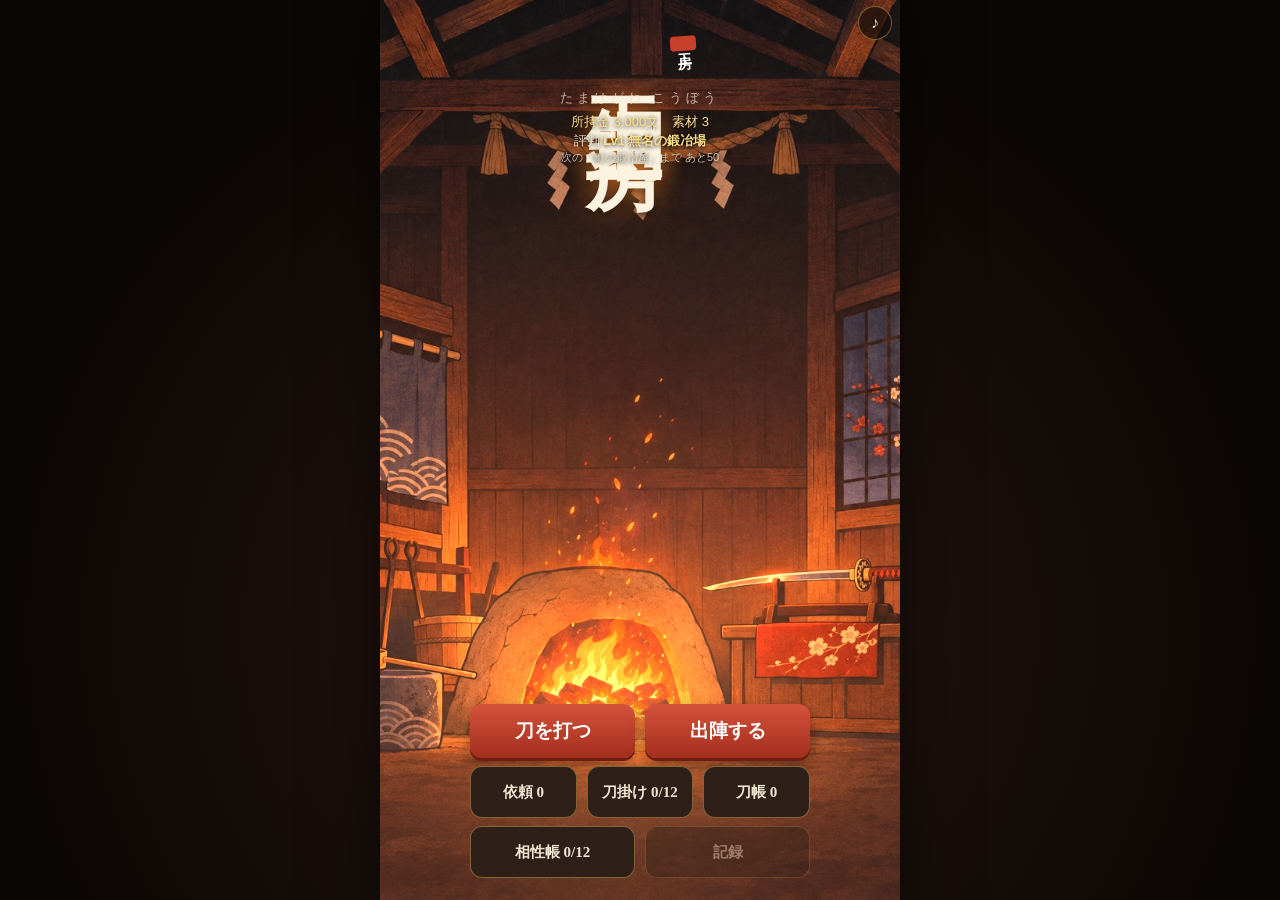
==== commit 8e7e5355: "Pages: 202611171540-a778342（#52 最初の一周） Co-Authored-By: Claude Opus 5.5 <noreply@anthropic.com>" ====
--- a/index.html
+++ b/index.html
@@ -15,7 +15,7 @@
 <meta name="mobile-web-app-capable" content="yes">
 <meta name="apple-mobile-web-app-status-bar-style" content="black-translucent">
 <meta name="apple-mobile-web-app-title" content="玉鋼工房">
-<meta name="tamahagane-build" content="202611171517-76674da">
+<meta name="tamahagane-build" content="202611171540-a778342">
 </head>
 <body>
 <div id="app" data-mode="title">
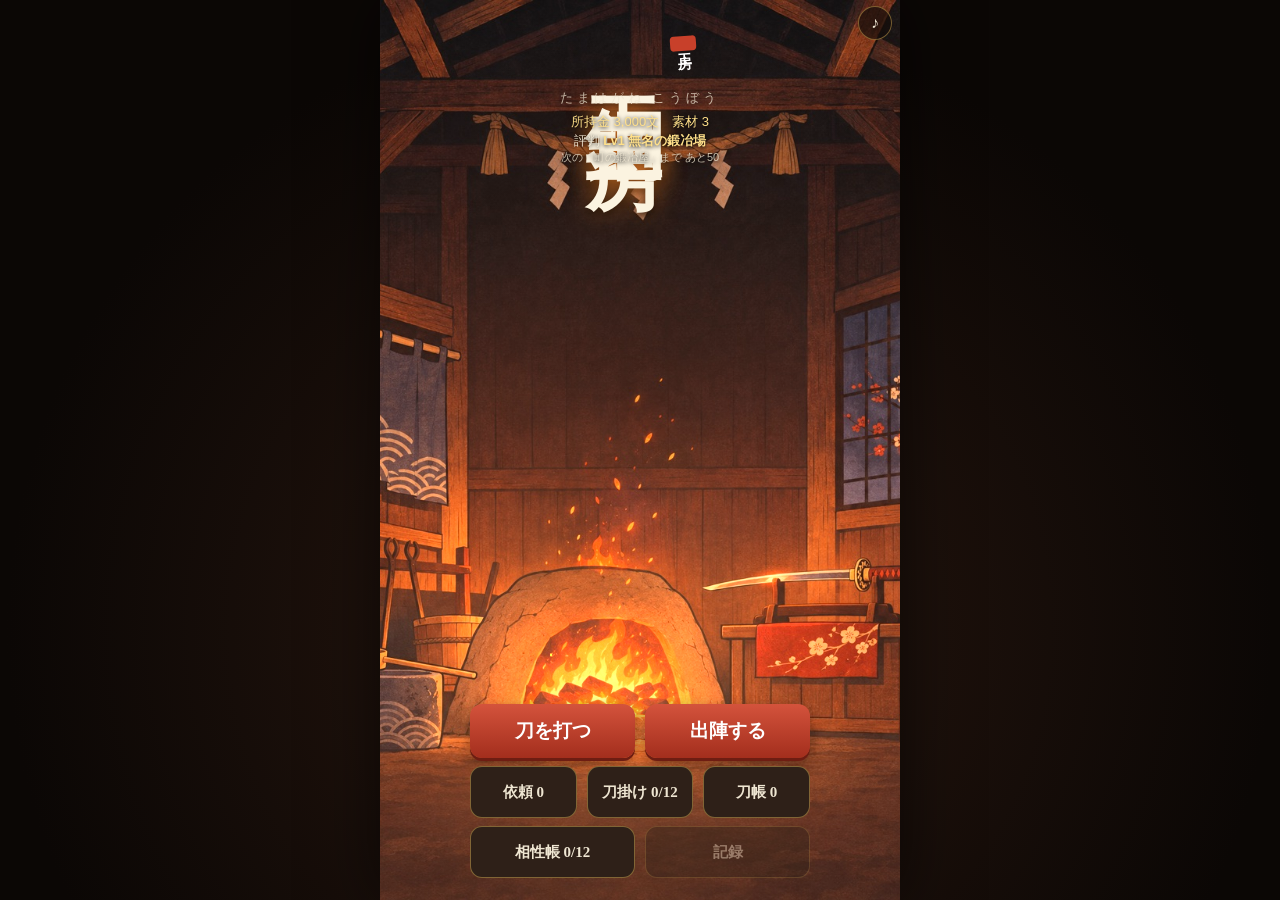
==== commit 78841cc0: "公開：202611171703-65ea0f6（#62 チャッピーの箱庭・人物の絵・せりふの組み込みと直し） Co-Authored-By: Claude Opus 5.5 <noreply@anth" ====
--- a/index.html
+++ b/index.html
@@ -15,7 +15,7 @@
 <meta name="mobile-web-app-capable" content="yes">
 <meta name="apple-mobile-web-app-status-bar-style" content="black-translucent">
 <meta name="apple-mobile-web-app-title" content="玉鋼工房">
-<meta name="tamahagane-build" content="202611171540-a778342">
+<meta name="tamahagane-build" content="202611171703-65ea0f6">
 </head>
 <body>
 <div id="app" data-mode="title">
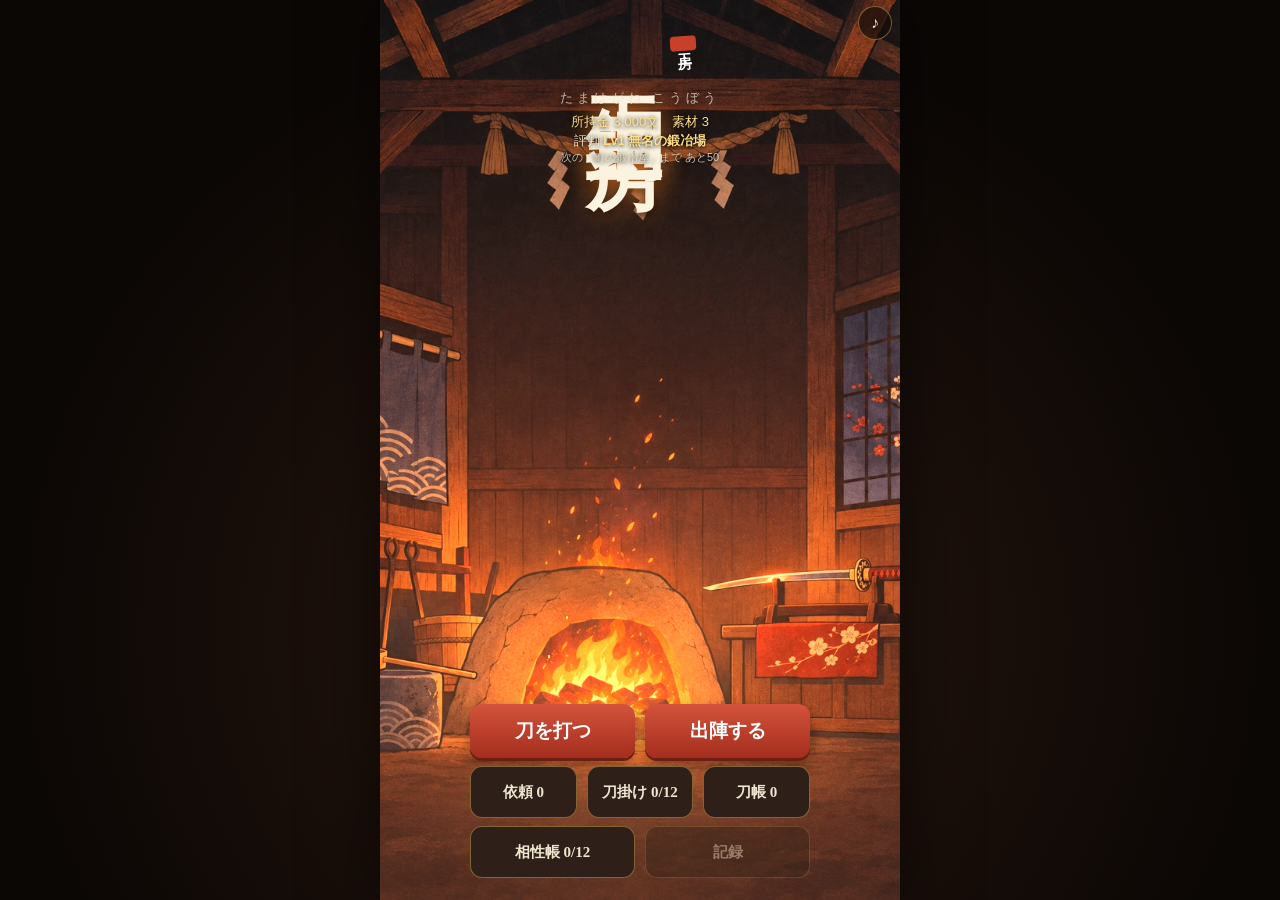
==== commit a9563489: "公開：202611171852-a066f3f（#69 必殺技を先に当てる・通知と見出しの重なりの直し） Co-Authored-By: Claude Opus 5.5 <noreply@anthro" ====
--- a/index.html
+++ b/index.html
@@ -15,7 +15,7 @@
 <meta name="mobile-web-app-capable" content="yes">
 <meta name="apple-mobile-web-app-status-bar-style" content="black-translucent">
 <meta name="apple-mobile-web-app-title" content="玉鋼工房">
-<meta name="tamahagane-build" content="202611171703-65ea0f6">
+<meta name="tamahagane-build" content="202611171852-a066f3f">
 </head>
 <body>
 <div id="app" data-mode="title">
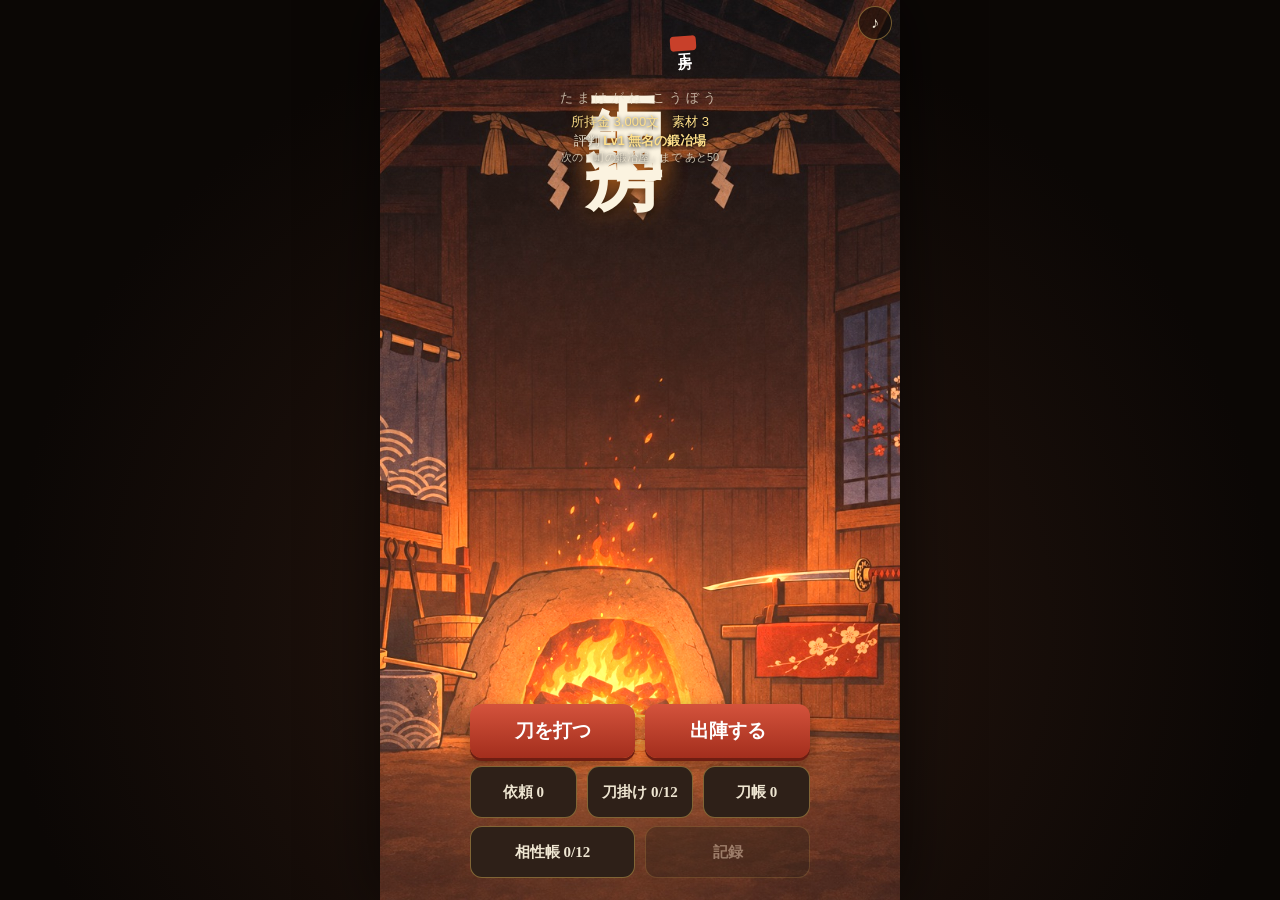
==== commit 6699a33f: "公開：202611172111-d26e2e6（#73 チャッピーの見直しと感想の直し、国の地図・旅人） Co-Authored-By: Claude Opus 5.5 <noreply@anthro" ====
--- a/index.html
+++ b/index.html
@@ -15,7 +15,7 @@
 <meta name="mobile-web-app-capable" content="yes">
 <meta name="apple-mobile-web-app-status-bar-style" content="black-translucent">
 <meta name="apple-mobile-web-app-title" content="玉鋼工房">
-<meta name="tamahagane-build" content="202611171852-a066f3f">
+<meta name="tamahagane-build" content="202611172111-d26e2e6">
 </head>
 <body>
 <div id="app" data-mode="title">
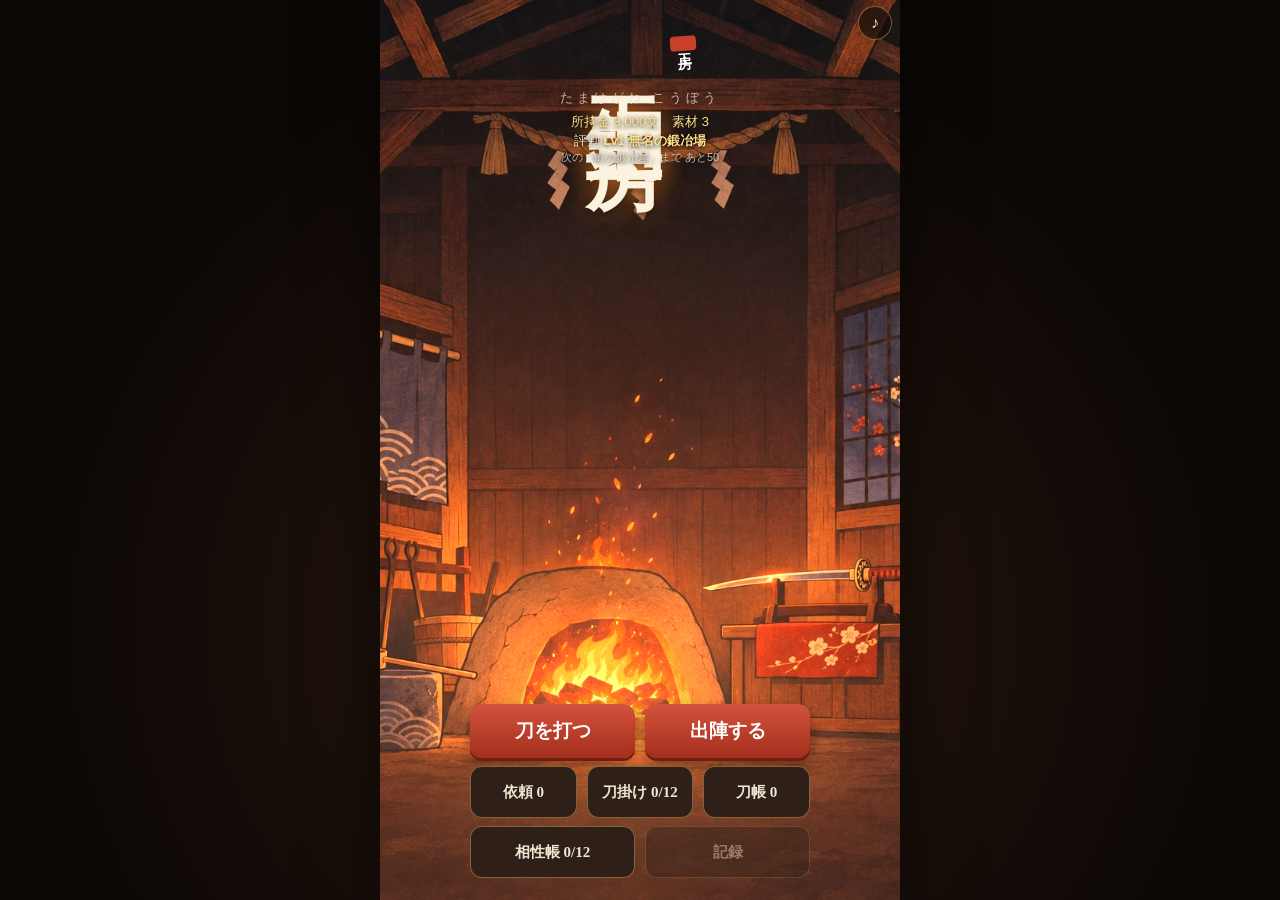
==== commit a0f73151: "公開：202611172255-5b27e93（#74 名刀を本編の工房で打つ） Co-Authored-By: Claude Opus 5.5 <noreply@anthropic.com>" ====
--- a/index.html
+++ b/index.html
@@ -15,7 +15,7 @@
 <meta name="mobile-web-app-capable" content="yes">
 <meta name="apple-mobile-web-app-status-bar-style" content="black-translucent">
 <meta name="apple-mobile-web-app-title" content="玉鋼工房">
-<meta name="tamahagane-build" content="202611172111-d26e2e6">
+<meta name="tamahagane-build" content="202611172255-5b27e93">
 </head>
 <body>
 <div id="app" data-mode="title">
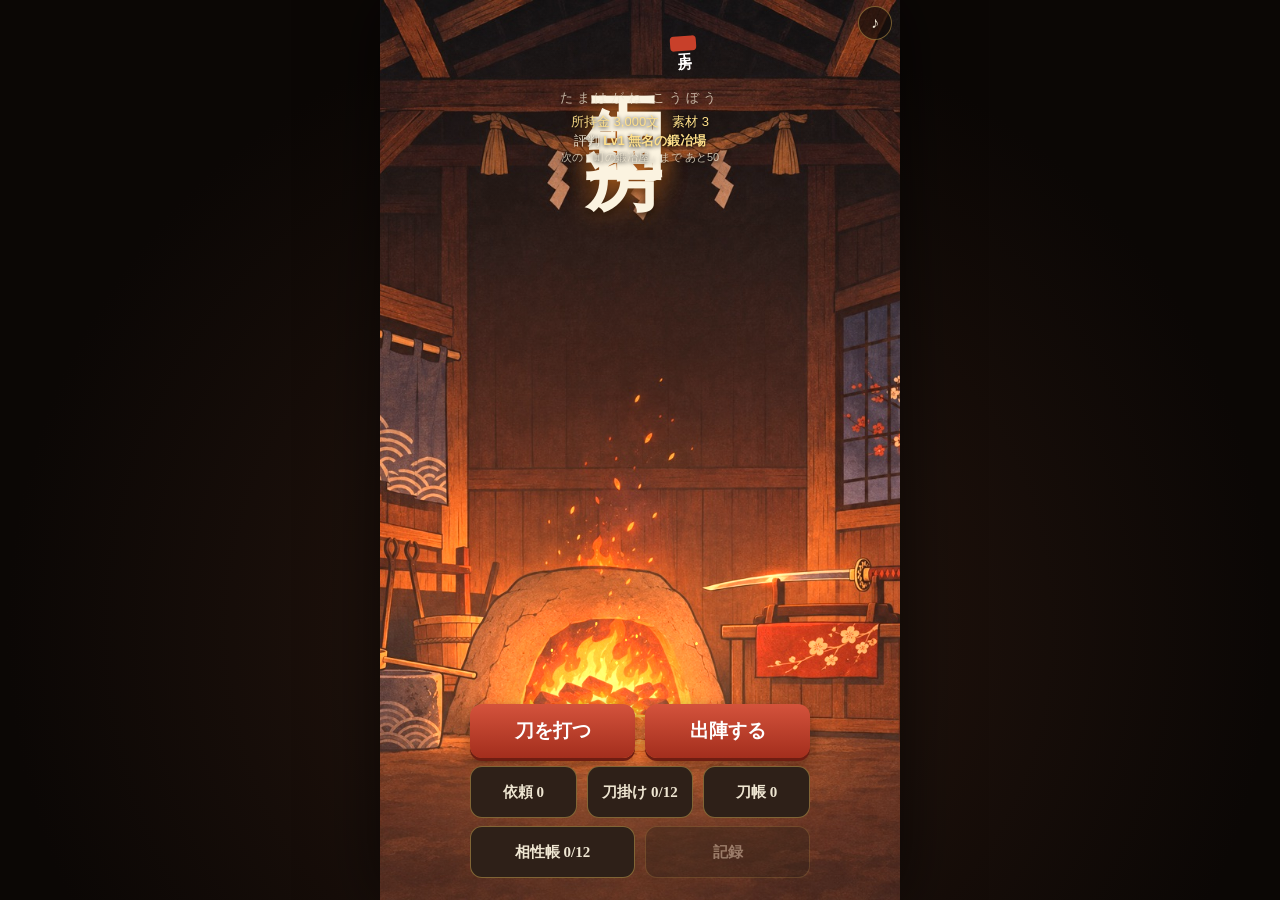
==== commit 7c896edf: "公開：202611172354-527b9e4（#78 チャッピーの2回目の見直しの直し） Co-Authored-By: Claude Opus 5.5 <noreply@anthropic.com" ====
--- a/index.html
+++ b/index.html
@@ -15,7 +15,7 @@
 <meta name="mobile-web-app-capable" content="yes">
 <meta name="apple-mobile-web-app-status-bar-style" content="black-translucent">
 <meta name="apple-mobile-web-app-title" content="玉鋼工房">
-<meta name="tamahagane-build" content="202611172255-5b27e93">
+<meta name="tamahagane-build" content="202611172354-527b9e4">
 </head>
 <body>
 <div id="app" data-mode="title">
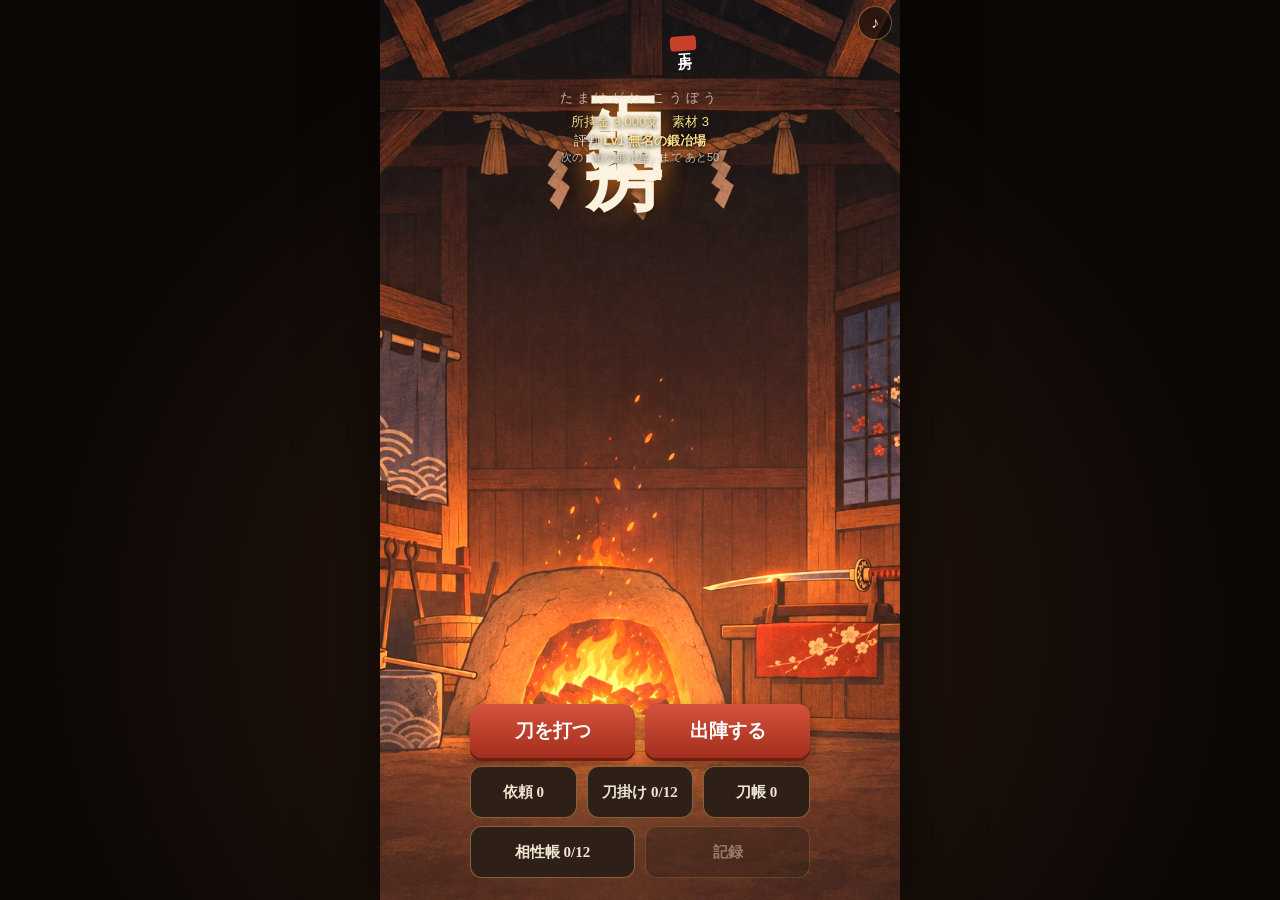
==== commit dd49384b: "公開：202611172359-68ce3a8（#78 合併した月は攻めてこない） Co-Authored-By: Claude Opus 5.5 <noreply@anthropic.com>" ====
--- a/index.html
+++ b/index.html
@@ -15,7 +15,7 @@
 <meta name="mobile-web-app-capable" content="yes">
 <meta name="apple-mobile-web-app-status-bar-style" content="black-translucent">
 <meta name="apple-mobile-web-app-title" content="玉鋼工房">
-<meta name="tamahagane-build" content="202611172354-527b9e4">
+<meta name="tamahagane-build" content="202611172359-68ce3a8">
 </head>
 <body>
 <div id="app" data-mode="title">
